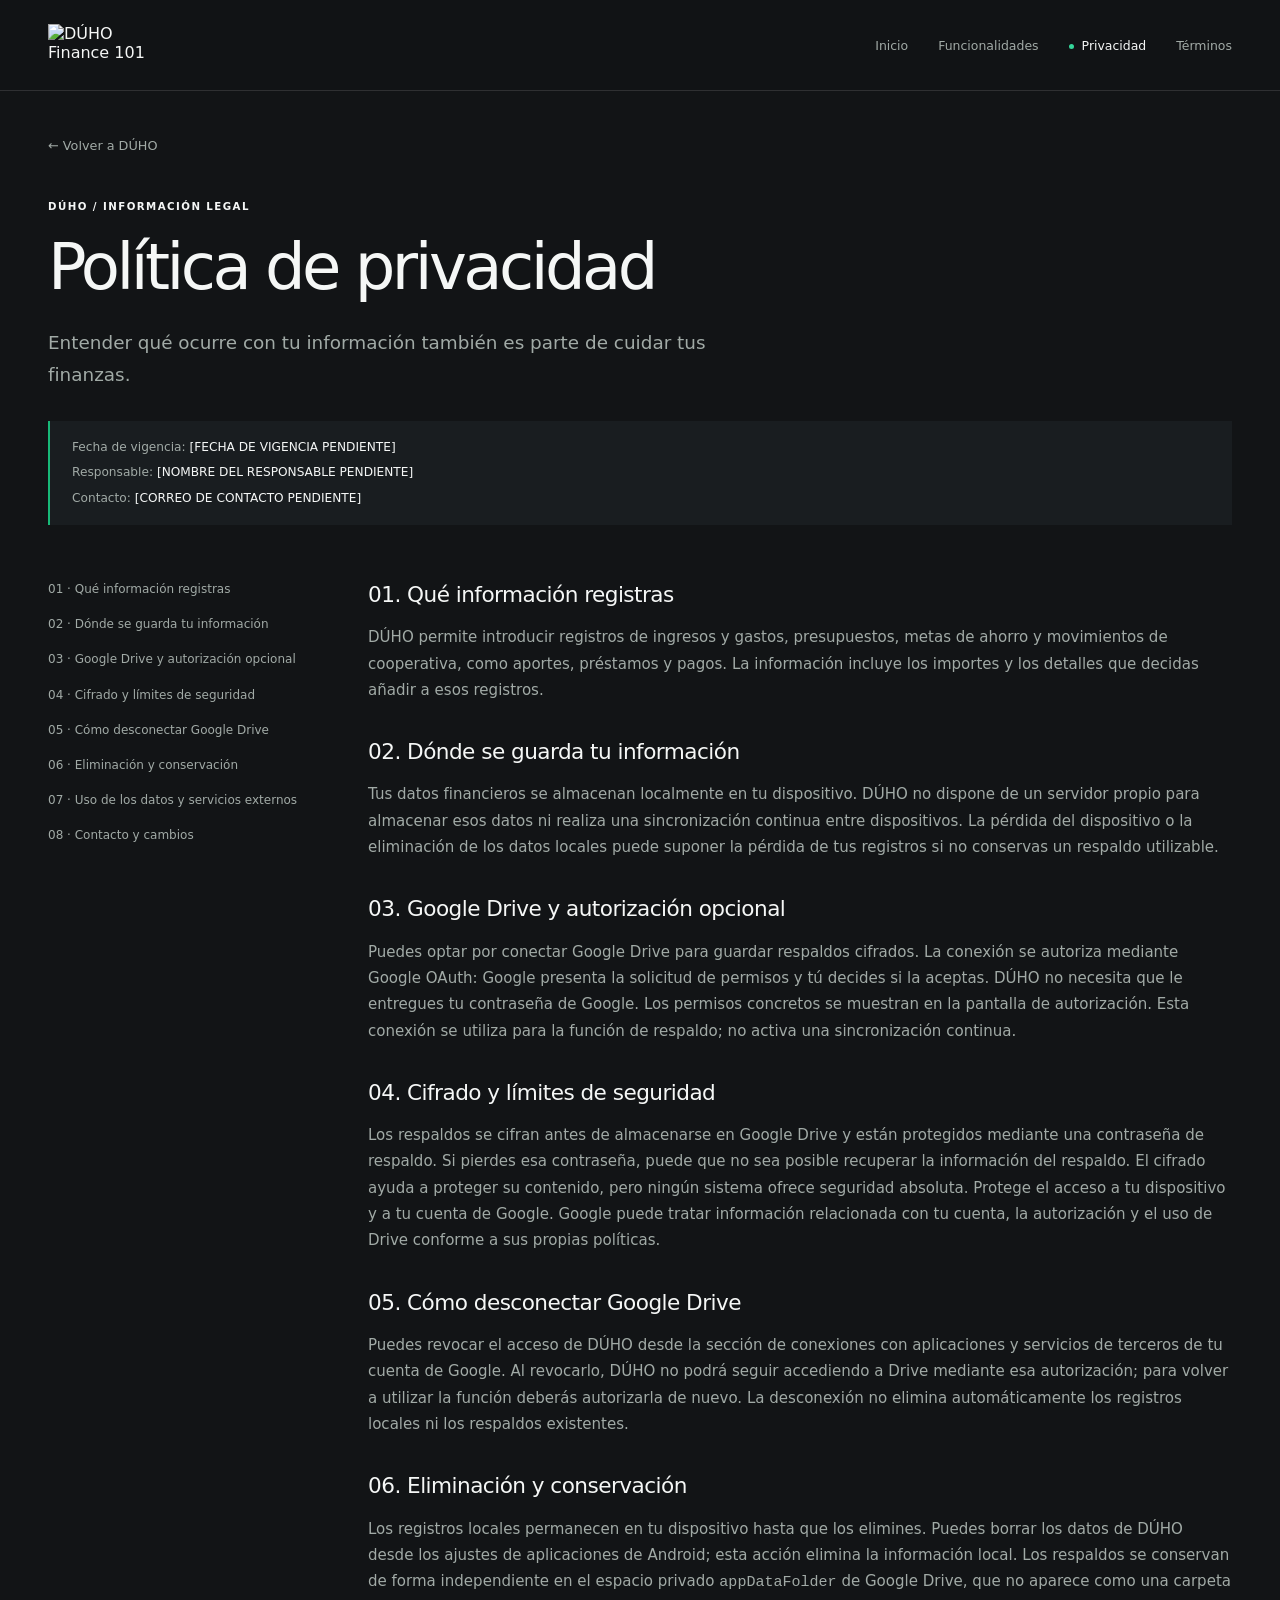
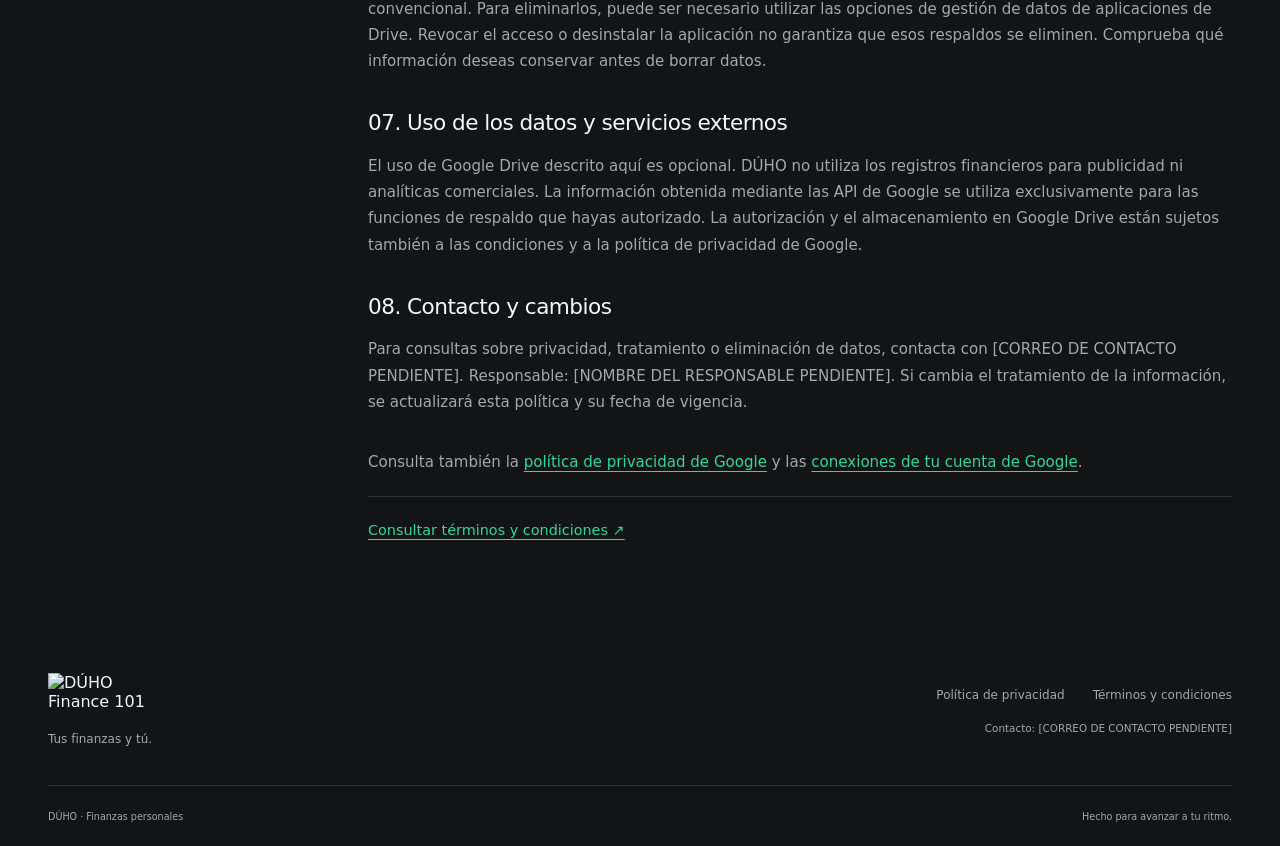
==== privacy.html @ 8a468ab5 "Add files via upload" ====
<!doctype html>
<html lang="es">
<head>
<meta charset="utf-8">
<meta name="viewport" content="width=device-width, initial-scale=1">
<meta name="theme-color" content="#121416">
<title>Política de privacidad — DÚHO</title>
<meta name="description" content="Entender qué ocurre con tu información también es parte de cuidar tus finanzas.">
<meta property="og:type" content="website">
<meta property="og:locale" content="es_ES">
<meta property="og:site_name" content="DÚHO">
<meta property="og:title" content="Política de privacidad — DÚHO">
<meta property="og:description" content="Entender qué ocurre con tu información también es parte de cuidar tus finanzas.">
<link rel="icon" type="image/svg+xml" href="assets/DUHO_Finance_101_LOGO_ICON.svg">
<link rel="stylesheet" href="styles.css">
</head><body>
<a class="skip" href="#contenido">Saltar al contenido</a>
<header class="header"><div class="container nav-wrap">
<a class="brand" href="index.html" aria-label="DÚHO, inicio"><img src="assets/DUHO_Finance_101_LOGO.svg" width="134" height="50" alt="DÚHO Finance 101"></a>
<nav aria-label="Navegación principal"><a  href="index.html">Inicio</a><a href="index.html#funcionalidades">Funcionalidades</a><a aria-current="page" href="privacy.html">Privacidad</a><a  href="terms.html">Términos</a></nav>
</div></header><main id="contenido" class="container legal"><a class="back" href="index.html">← Volver a DÚHO</a><span class="eyebrow">DÚHO / INFORMACIÓN LEGAL</span><h1>Política de privacidad</h1><p class="legal-intro">Entender qué ocurre con tu información también es parte de cuidar tus finanzas.</p><div class="legal-meta"><p>Fecha de vigencia: <strong>[FECHA DE VIGENCIA PENDIENTE]</strong></p><p>Responsable: <strong>[NOMBRE DEL RESPONSABLE PENDIENTE]</strong></p><p>Contacto: <strong data-contact-email>[CORREO DE CONTACTO PENDIENTE]</strong></p></div><div class="legal-layout"><aside><nav aria-label="Índice de política de privacidad"><a href="#apartado-1">01 · Qué información registras</a><a href="#apartado-2">02 · Dónde se guarda tu información</a><a href="#apartado-3">03 · Google Drive y autorización opcional</a><a href="#apartado-4">04 · Cifrado y límites de seguridad</a><a href="#apartado-5">05 · Cómo desconectar Google Drive</a><a href="#apartado-6">06 · Eliminación y conservación</a><a href="#apartado-7">07 · Uso de los datos y servicios externos</a><a href="#apartado-8">08 · Contacto y cambios</a></nav></aside><article class="legal-body"><section id="apartado-1"><h2>01. Qué información registras</h2><p>DÚHO permite introducir registros de ingresos y gastos, presupuestos, metas de ahorro y movimientos de cooperativa, como aportes, préstamos y pagos. La información incluye los importes y los detalles que decidas añadir a esos registros.</p></section><section id="apartado-2"><h2>02. Dónde se guarda tu información</h2><p>Tus datos financieros se almacenan localmente en tu dispositivo. DÚHO no dispone de un servidor propio para almacenar esos datos ni realiza una sincronización continua entre dispositivos. La pérdida del dispositivo o la eliminación de los datos locales puede suponer la pérdida de tus registros si no conservas un respaldo utilizable.</p></section><section id="apartado-3"><h2>03. Google Drive y autorización opcional</h2><p>Puedes optar por conectar Google Drive para guardar respaldos cifrados. La conexión se autoriza mediante Google OAuth: Google presenta la solicitud de permisos y tú decides si la aceptas. DÚHO no necesita que le entregues tu contraseña de Google. Los permisos concretos se muestran en la pantalla de autorización. Esta conexión se utiliza para la función de respaldo; no activa una sincronización continua.</p></section><section id="apartado-4"><h2>04. Cifrado y límites de seguridad</h2><p>Los respaldos se cifran antes de almacenarse en Google Drive y están protegidos mediante una contraseña de respaldo. Si pierdes esa contraseña, puede que no sea posible recuperar la información del respaldo. El cifrado ayuda a proteger su contenido, pero ningún sistema ofrece seguridad absoluta. Protege el acceso a tu dispositivo y a tu cuenta de Google. Google puede tratar información relacionada con tu cuenta, la autorización y el uso de Drive conforme a sus propias políticas.</p></section><section id="apartado-5"><h2>05. Cómo desconectar Google Drive</h2><p>Puedes revocar el acceso de DÚHO desde la sección de conexiones con aplicaciones y servicios de terceros de tu cuenta de Google. Al revocarlo, DÚHO no podrá seguir accediendo a Drive mediante esa autorización; para volver a utilizar la función deberás autorizarla de nuevo. La desconexión no elimina automáticamente los registros locales ni los respaldos existentes.</p></section><section id="apartado-6"><h2>06. Eliminación y conservación</h2><p>Los registros locales permanecen en tu dispositivo hasta que los elimines. Puedes borrar los datos de DÚHO desde los ajustes de aplicaciones de Android; esta acción elimina la información local. Los respaldos se conservan de forma independiente en el espacio privado <code>appDataFolder</code> de Google Drive, que no aparece como una carpeta convencional. Para eliminarlos, puede ser necesario utilizar las opciones de gestión de datos de aplicaciones de Drive. Revocar el acceso o desinstalar la aplicación no garantiza que esos respaldos se eliminen. Comprueba qué información deseas conservar antes de borrar datos.</p></section><section id="apartado-7"><h2>07. Uso de los datos y servicios externos</h2><p>El uso de Google Drive descrito aquí es opcional. DÚHO no utiliza los registros financieros para publicidad ni analíticas comerciales. La información obtenida mediante las API de Google se utiliza exclusivamente para las funciones de respaldo que hayas autorizado. La autorización y el almacenamiento en Google Drive están sujetos también a las condiciones y a la política de privacidad de Google.</p></section><section id="apartado-8"><h2>08. Contacto y cambios</h2><p>Para consultas sobre privacidad, tratamiento o eliminación de datos, contacta con [CORREO DE CONTACTO PENDIENTE]. Responsable: [NOMBRE DEL RESPONSABLE PENDIENTE]. Si cambia el tratamiento de la información, se actualizará esta política y su fecha de vigencia.</p></section><p>Consulta también la <a href="https://policies.google.com/privacy">política de privacidad de Google</a> y las <a href="https://myaccount.google.com/connections">conexiones de tu cuenta de Google</a>.</p><div class="legal-related"><a href="terms.html">Consultar términos y condiciones ↗</a></div></article></div></main><footer class="footer"><div class="container footer-main"><div><a class="brand" href="index.html"><img src="assets/DUHO_Finance_101_LOGO.svg" width="134" height="50" alt="DÚHO Finance 101"></a><p>Tus finanzas y tú.</p></div><div class="footer-links"><a href="privacy.html">Política de privacidad</a><a href="terms.html">Términos y condiciones</a><span class="contact">Contacto: <span data-contact-email>[CORREO DE CONTACTO PENDIENTE]</span></span></div></div><div class="container footer-bottom"><span>DÚHO · Finanzas personales</span><span>Hecho para avanzar a tu ritmo.</span></div></footer></body></html>
---- styles.css ----
/* DÚHO — Editorial finance. No external font dependencies. */
:root{color-scheme:dark;--bg:#121416;--secondary:#191d20;--card:#202529;--green:#18b978;--light-green:#35d69a;--text:#f5f7f6;--muted:#a1aaa6;--line:#ffffff20;font-family:Inter,ui-sans-serif,system-ui,-apple-system,BlinkMacSystemFont,"Segoe UI",sans-serif;background:var(--bg);color:var(--text);font-synthesis:none}*{box-sizing:border-box}body{margin:0}html{scroll-behavior:smooth;scroll-padding-top:110px}a{color:inherit;text-decoration:none}a:hover{color:var(--light-green)}a:focus-visible{outline:2px solid var(--light-green);outline-offset:6px}img{display:block;max-width:100%;height:auto}h1,h2,h3,p,figure{margin:0}h1,h2,h3{font-weight:500;letter-spacing:-.055em}p{color:var(--muted);line-height:1.75}h2{font-size:clamp(2.5rem,4.8vw,4.5rem);line-height:1.06}h3{font-size:1.45rem;letter-spacing:-.035em}.container{width:min(1280px,calc(100% - 96px));margin-inline:auto}.skip{position:fixed;top:-100px;left:16px;padding:15px;background:var(--green);color:var(--bg);z-index:100}.skip:focus{top:10px}.header{position:sticky;top:0;z-index:20;background:#121416f2;backdrop-filter:blur(16px);border-bottom:1px solid var(--line)}.nav-wrap{display:flex;align-items:center;justify-content:space-between;gap:30px;min-height:90px}.brand{display:inline-block}.brand img{width:112px}.header nav{display:flex;gap:30px}.header nav a{font-size:.78rem;color:var(--muted);padding-block:10px}.header nav a:hover,.header nav a[aria-current]{color:var(--text)}.header nav a[aria-current]:before{content:"";display:inline-block;width:5px;height:5px;background:var(--light-green);border-radius:50%;margin-right:8px;vertical-align:middle}.eyebrow{display:block;font-size:.64rem;letter-spacing:.14em;font-weight:600;line-height:1.6}.dot{display:inline-block;width:6px;height:6px;background:var(--light-green);border-radius:50%;flex-shrink:0}.status{display:inline-flex;gap:9px;align-items:center;font-size:.66rem;letter-spacing:.03em;color:var(--muted)}.hero{padding-top:38px}.hero-kicker{display:flex;justify-content:space-between;align-items:center;gap:20px}.hero-kicker>.eyebrow{color:var(--light-green)}.hero h1{font-size:clamp(5rem,11.8vw,10.6rem);letter-spacing:-.08em;line-height:1.07;margin-top:30px;white-space:nowrap}.hero h1>span{color:var(--light-green)}.period{color:var(--text)}.hero-bottom{display:flex;justify-content:space-between;align-items:center;gap:25px;padding:25px 0 35px}.hero-bottom p{font-size:1.05rem;line-height:1.5}.round-link{display:inline-flex;align-items:center;gap:24px;font-size:.8rem}.arrow-circle{width:49px;height:49px;border:1px solid #ffffff45;border-radius:50%;display:grid;place-items:center;font-size:1.3rem;transition:background .2s,color .2s}.round-link:hover .arrow-circle{background:var(--light-green);color:var(--bg);border-color:var(--light-green)}.visual-stage{height:530px;position:relative;isolation:isolate;overflow:hidden;background:#192823;border-radius:4px 4px 100px 4px}.stage-grid{position:absolute;inset:0;background-image:linear-gradient(#8ae0b908 1px,transparent 1px),linear-gradient(90deg,#8ae0b908 1px,transparent 1px);background-size:54px 54px;mask-image:linear-gradient(#000,transparent)}.stage-label{position:absolute;top:30px;left:32px;display:flex;align-items:center;gap:9px;font-size:.58rem;letter-spacing:.15em;color:#b4cec0}.stage-word{position:absolute;left:4%;top:150px;font-size:clamp(7rem,16vw,14rem);font-weight:650;letter-spacing:-.08em;color:#35d69a;line-height:1;z-index:-1}.phone-figure{position:absolute;left:50%;top:36px;transform:translateX(-35%) rotate(-7deg);width:255px;z-index:2}.phone-figure>img{width:100%;border-radius:35px;box-shadow:15px 25px 45px #0007}.phone-figure figcaption{font-size:.57rem;color:#bfd6ca;text-align:center;margin-top:14px}.stage-wave{position:absolute;bottom:-45px;left:0;width:100%;opacity:.7;z-index:-1}.orbit-ring{position:absolute;width:520px;height:520px;border:1px solid #78e9b731;border-radius:50%;top:45px;left:49%;transform:translateX(-45%);z-index:-1}.stage-aside{position:absolute;right:5%;top:130px;max-width:160px}.mini-line{display:block;width:35px;height:3px;background:var(--light-green);margin-bottom:20px}.stage-aside p{font-size:1.1rem;color:#b0c4b9;line-height:1.55}.stage-aside strong{font-weight:500;color:var(--text)}.stage-caption{position:absolute;bottom:27px;left:32px;font-size:.57rem;letter-spacing:.16em;color:#d0e1d7}.intro{padding-block:105px;border-bottom:1px solid var(--line)}.intro>.eyebrow{color:var(--light-green);margin-bottom:30px}.intro h2{font-size:clamp(2.2rem,4.2vw,3.75rem)}.intro h2 span{color:#7e8883}.intro>p{max-width:470px;margin-top:28px;margin-left:auto;font-size:.95rem}.features-section{display:grid;grid-template-columns:1fr 1.35fr;gap:90px;padding-block:110px}.feature-heading .eyebrow{color:var(--muted);margin-bottom:28px}.feature-heading h2{font-size:clamp(3rem,5.5vw,5rem)}.feature-heading h2 span{color:var(--light-green)}.graphic-bars{display:flex;align-items:flex-end;gap:10px;height:130px;max-width:290px;margin-top:50px}.graphic-bars i{background:#35d69a;width:28px;border-radius:30px;height:25%}.graphic-bars i:nth-child(2){height:42%;opacity:.35}.graphic-bars i:nth-child(3){height:34%;opacity:.6}.graphic-bars i:nth-child(4){height:64%;opacity:.4}.graphic-bars i:nth-child(5){height:53%;opacity:.7}.graphic-bars i:nth-child(6){height:80%;opacity:.6}.graphic-bars i:nth-child(7){height:100%}.graphic-note{font-size:.65rem;color:var(--muted);display:block;margin-top:15px}.feature-list article{display:grid;grid-template-columns:28px 1fr 42px;gap:20px;padding:28px 0;border-top:1px solid var(--line)}.feature-list article:last-child{border-bottom:1px solid var(--line)}.feature-number{font-size:.65rem;color:var(--muted);padding-top:6px}.feature-list p{font-size:.86rem;margin-top:12px;max-width:390px}.feature-symbol{color:var(--light-green);font-size:1.9rem;letter-spacing:-.16em;line-height:1.2;text-align:right}.privacy-section{padding-block:85px;background:var(--secondary)}.privacy-grid{display:grid;grid-template-columns:1.1fr 1fr;gap:100px;align-items:center}.privacy-copy>.eyebrow{color:var(--light-green);margin-bottom:24px}.privacy-copy h2 span{color:var(--muted)}.privacy-copy p{font-size:.9rem;max-width:430px;margin-top:28px}.text-link{display:inline-block;margin-top:28px;font-size:.77rem;border-bottom:1px solid #35d69a70;padding-bottom:9px}.text-link span{margin-left:25px;color:var(--light-green)}.privacy-diagram{padding:30px 0;text-align:center}.device-mark{display:flex;flex-direction:column;align-items:center;gap:12px}.device-mark img{width:64px;margin-bottom:8px}.device-mark span{font-size:1.1rem}.device-mark small{color:var(--muted);font-size:.7rem}.connection{display:flex;flex-direction:column;gap:5px;align-items:center;margin:20px 0;color:var(--light-green)}.connection>span{height:16px;border-left:1px dashed #35d69a70}.backup-mark{display:inline-flex;align-items:center;gap:20px;border:1px solid #ffffff25;border-radius:100px;padding:18px 28px;text-align:left}.backup-icon{font-size:1.8rem;color:var(--light-green)}.backup-mark strong{display:block;font-size:.9rem;font-weight:500}.backup-mark div>span{display:block;font-size:.65rem;color:var(--muted);margin-top:5px}.privacy-diagram>p{font-size:.64rem;margin-top:18px}.how-section{padding-block:110px}.section-top{display:grid;grid-template-columns:1fr 1.35fr;gap:90px;align-items:start}.section-top>.eyebrow{color:var(--muted);padding-top:10px}.section-top h2 span{color:var(--muted)}.steps{display:grid;grid-template-columns:repeat(3,1fr);gap:45px;margin-top:65px}.steps article{border-top:1px solid var(--line);padding-top:22px}.step-number{display:block;font-size:3.5rem;line-height:1;letter-spacing:-.08em;color:var(--light-green);margin-bottom:35px}.steps h3{font-size:1.2rem}.steps p{font-size:.84rem;margin-top:13px;max-width:310px}.availability{background:var(--green);color:var(--bg);padding-block:42px 50px}.availability-top,.availability-bottom{display:flex;justify-content:space-between;gap:35px;align-items:center}.availability-top .status{color:#122f23}.availability-top .dot{background:#122f23}.availability-top img{width:110px}.availability h2{font-size:clamp(4rem,8.5vw,8rem);letter-spacing:-.07em;margin-block:45px}.availability h2 span{color:#f5f7f6}.availability-bottom p{color:#103523;font-size:.86rem}.availability-bottom>span{font-size:.7rem;line-height:1.6;color:#103523}.footer{padding-top:45px}.footer-main{display:flex;justify-content:space-between;gap:40px;padding-bottom:35px}.footer-main p{font-size:.75rem;margin-top:15px}.footer-links{display:flex;flex-wrap:wrap;gap:20px 28px;justify-content:flex-end;align-content:center;max-width:550px;color:var(--muted);font-size:.75rem}.contact{width:100%;text-align:right;font-size:.65rem;overflow-wrap:anywhere}.footer-bottom{border-top:1px solid var(--line);display:flex;justify-content:space-between;gap:20px;padding-block:25px;font-size:.6rem;color:var(--muted)}
.legal{padding-top:44px;padding-bottom:90px}.back{display:inline-block;font-size:.8rem;color:var(--muted);margin-bottom:45px}.legal>.eyebrow{margin-bottom:18px}.legal h1{font-size:clamp(2.4rem,5vw,4.4rem);line-height:1.1;max-width:850px}.legal-intro{font-size:1.15rem;max-width:680px;margin-top:24px}.legal-meta{border-left:2px solid var(--green);padding:12px 22px;margin-block:30px 55px;background:var(--secondary);overflow-wrap:anywhere}.legal-meta p{font-size:.76rem;margin:4px 0}.legal-meta strong{font-weight:500;color:var(--text)}.legal-layout{display:grid;grid-template-columns:255px 1fr;gap:65px}.legal-layout aside nav{position:sticky;top:125px;display:flex;flex-direction:column;gap:16px}.legal-layout aside a{font-size:.75rem;color:var(--muted);line-height:1.6}.legal-layout aside a:hover{color:var(--light-green)}.legal-body section{margin-bottom:34px;scroll-margin-top:115px}.legal-body h2{font-size:1.35rem;letter-spacing:-.025em;margin-bottom:14px;line-height:1.4}.legal-body p{font-size:.94rem}.legal-body a{color:var(--light-green);text-decoration:underline;text-underline-offset:4px}.legal-related{border-top:1px solid var(--line);padding-top:25px;font-size:.9rem}
.legal-body p{margin-bottom:1.25rem}.legal-intro{margin-bottom:1.25rem}.legal-meta p{margin:4px 0}
@media(min-width:900px) and (prefers-reduced-motion:no-preference){.hero h1{animation:reveal .7s ease-out both}.visual-stage{animation:reveal 1s ease-out both}@keyframes reveal{from{opacity:0;translate:0 15px}to{opacity:1;translate:0 0}}}
@media(max-width:1000px){.container{width:calc(100% - 56px)}.features-section,.privacy-grid,.section-top{gap:45px}.visual-stage{height:470px}.phone-figure{width:230px}.stage-aside{right:4%;max-width:130px}.stage-aside p{font-size:.95rem}.stage-word{top:170px}.legal-layout{grid-template-columns:210px 1fr;gap:35px}}
@media(max-width:720px){.container{width:calc(100% - 40px)}.nav-wrap{min-height:95px;flex-direction:column;justify-content:center;gap:6px;padding-block:12px}.brand img{width:90px}.header nav{gap:22px}.header nav a{font-size:.68rem;padding:4px 0}.header nav a[aria-current]:before{display:none}.hero{padding-top:26px}.hero-kicker{align-items:flex-start;gap:12px}.eyebrow{font-size:.56rem}.hero-kicker .status{font-size:.54rem;max-width:130px;line-height:1.5}.hero h1{white-space:normal;font-size:clamp(4.5rem,15.7vw,7rem);line-height:.99;margin-top:35px}.hero h1>span{display:block}.hero-bottom{padding-block:25px;gap:15px}.hero-bottom p{font-size:.78rem}.round-link{font-size:.65rem;gap:10px}.arrow-circle{width:35px;height:35px;font-size:1rem}.visual-stage{height:440px;border-bottom-right-radius:65px}.stage-label{top:20px;left:20px;font-size:.48rem}.stage-word{font-size:24vw;left:5%;top:95px}.phone-figure{width:190px;top:66px;left:44%;transform:translateX(-35%) rotate(-7deg)}.phone-figure>img{border-radius:25px}.phone-figure figcaption{font-size:.48rem}.stage-aside{display:none}.stage-wave{width:170%;max-width:none;left:-30%;bottom:0}.stage-caption{font-size:.47rem;left:20px;bottom:20px}.orbit-ring{width:360px;height:360px;top:80px}.intro{padding-block:65px}.intro h2{font-size:clamp(1.9rem,6vw,2.8rem)}.intro>p{font-size:.86rem;margin-top:24px;margin-left:0}.features-section{grid-template-columns:1fr;gap:40px;padding-block:65px}.feature-heading h2{font-size:3.3rem}.feature-heading h2 br{display:none}.feature-heading h2{max-width:350px}.feature-heading h2 span{display:block}.graphic-bars,.graphic-note{display:none}.feature-heading .eyebrow{margin-bottom:20px}.feature-list article{grid-template-columns:22px 1fr 25px;gap:13px;padding-block:24px}.feature-list h3{font-size:1.25rem}.feature-list p{font-size:.82rem}.feature-symbol{font-size:1.5rem}.privacy-section{padding-block:55px}.privacy-grid{grid-template-columns:1fr;gap:30px}.privacy-copy h2{font-size:2.8rem}.privacy-copy p{font-size:.85rem}.privacy-diagram{border-top:1px solid var(--line);padding-top:35px}.how-section{padding-block:65px}.section-top{grid-template-columns:1fr;gap:22px}.section-top h2{font-size:2.6rem}.steps{grid-template-columns:1fr;gap:28px;margin-top:35px}.steps article{display:grid;grid-template-columns:45px 1fr;column-gap:18px}.step-number{grid-row:span 2;font-size:2.5rem;margin:0}.steps p{grid-column:2;margin-top:10px;max-width:none}.availability{padding-block:30px 35px}.availability-top img{width:80px}.availability-top .status{font-size:.52rem}.availability h2{font-size:clamp(3.6rem,11vw,5.5rem);margin-block:35px}.availability-bottom{flex-direction:column;align-items:flex-start;gap:20px}.availability-bottom p{font-size:.8rem}.availability-bottom>span{font-size:.65rem}.footer-main{flex-direction:column;gap:25px}.footer-links{justify-content:flex-start;gap:16px;font-size:.7rem}.contact{text-align:left}.footer-bottom{font-size:.56rem;flex-wrap:wrap}.legal{padding-top:30px;padding-bottom:55px}.back{margin-bottom:32px}.legal-layout{grid-template-columns:1fr;gap:35px}.legal-layout aside nav{position:static;border-bottom:1px solid var(--line);padding-bottom:25px;gap:10px}.legal-meta{margin-bottom:30px}.legal-intro{font-size:1rem}.legal-body p{font-size:.88rem}.legal h1{font-size:2.5rem}.legal-body h2{font-size:1.25rem}}
@media(prefers-reduced-motion:reduce){html{scroll-behavior:auto}*,*:before,*:after{animation:none!important;transition:none!important}}
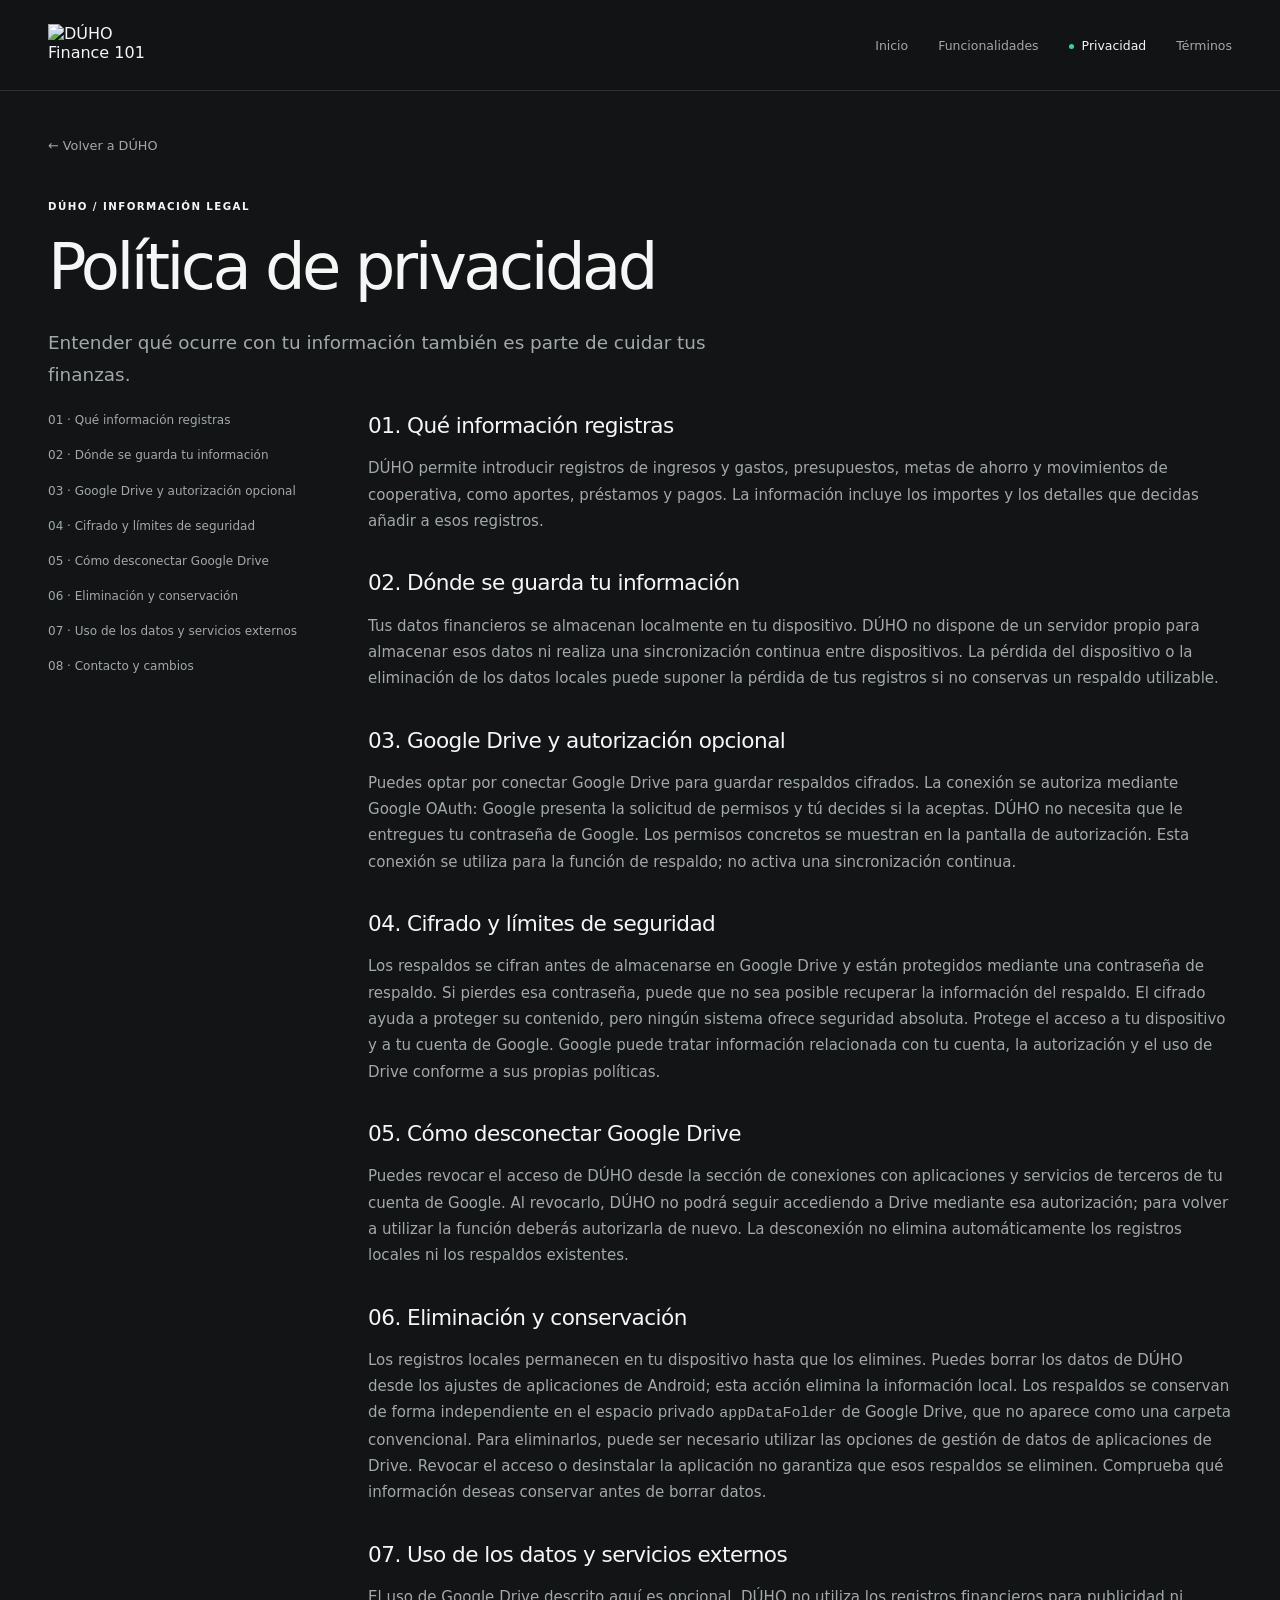
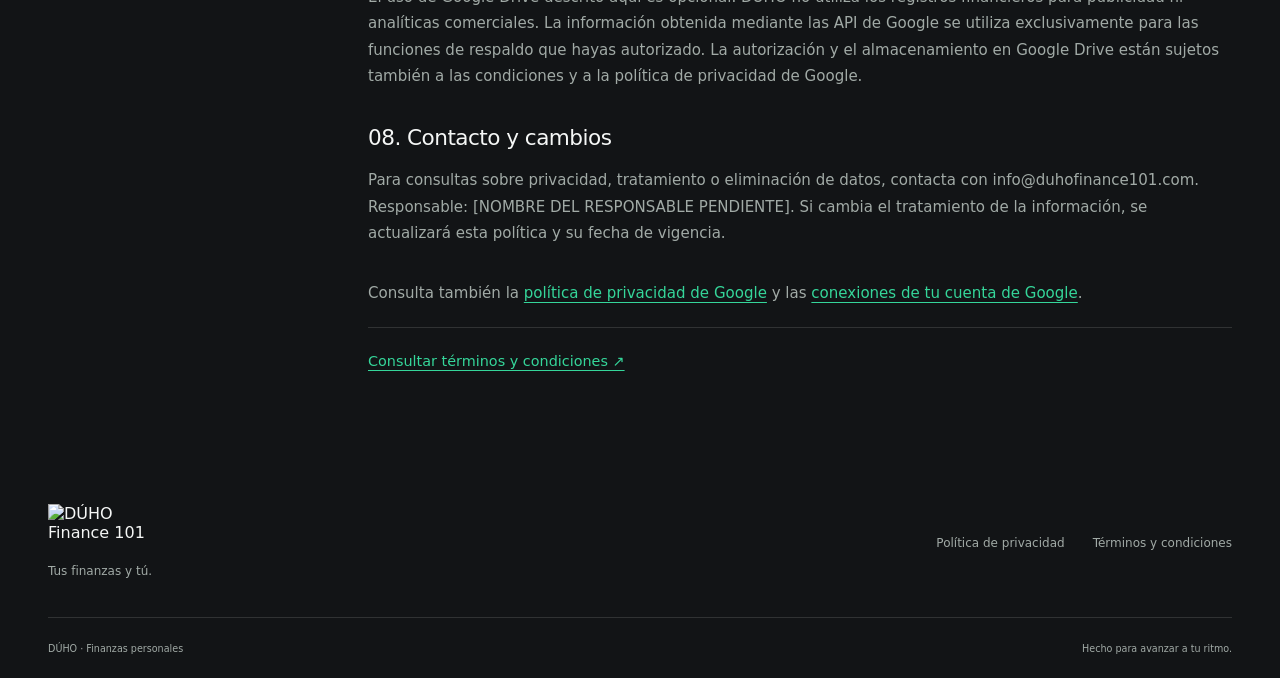
==== commit 0d22cf55: "Update privacy.html" ====
--- a/privacy.html
+++ b/privacy.html
@@ -11,11 +11,20 @@
 <meta property="og:site_name" content="DÚHO">
 <meta property="og:title" content="Política de privacidad — DÚHO">
 <meta property="og:description" content="Entender qué ocurre con tu información también es parte de cuidar tus finanzas.">
-<link rel="icon" type="image/svg+xml" href="assets/DUHO_Finance_101_LOGO_ICON.svg">
+<link rel="icon" type="image/svg+xml" href="https://raw.githubusercontent.com/agutz/duhofinance101.github.io/refs/heads/main/https://raw.githubusercontent.com/agutz/duhofinance101.github.io/refs/heads/main/assets/DUHO_Finance_101_LOGO.svg">
 <link rel="stylesheet" href="styles.css">
 </head><body>
 <a class="skip" href="#contenido">Saltar al contenido</a>
 <header class="header"><div class="container nav-wrap">
-<a class="brand" href="index.html" aria-label="DÚHO, inicio"><img src="assets/DUHO_Finance_101_LOGO.svg" width="134" height="50" alt="DÚHO Finance 101"></a>
+<a class="brand" href="index.html" aria-label="DÚHO, inicio"><img src="https://raw.githubusercontent.com/agutz/duhofinance101.github.io/refs/heads/main/assets/DUHO_Finance_101_LOGO.svg" width="134" height="50" alt="DÚHO Finance 101"></a>
 <nav aria-label="Navegación principal"><a  href="index.html">Inicio</a><a href="index.html#funcionalidades">Funcionalidades</a><a aria-current="page" href="privacy.html">Privacidad</a><a  href="terms.html">Términos</a></nav>
-</div></header><main id="contenido" class="container legal"><a class="back" href="index.html">← Volver a DÚHO</a><span class="eyebrow">DÚHO / INFORMACIÓN LEGAL</span><h1>Política de privacidad</h1><p class="legal-intro">Entender qué ocurre con tu información también es parte de cuidar tus finanzas.</p><div class="legal-meta"><p>Fecha de vigencia: <strong>[FECHA DE VIGENCIA PENDIENTE]</strong></p><p>Responsable: <strong>[NOMBRE DEL RESPONSABLE PENDIENTE]</strong></p><p>Contacto: <strong data-contact-email>[CORREO DE CONTACTO PENDIENTE]</strong></p></div><div class="legal-layout"><aside><nav aria-label="Índice de política de privacidad"><a href="#apartado-1">01 · Qué información registras</a><a href="#apartado-2">02 · Dónde se guarda tu información</a><a href="#apartado-3">03 · Google Drive y autorización opcional</a><a href="#apartado-4">04 · Cifrado y límites de seguridad</a><a href="#apartado-5">05 · Cómo desconectar Google Drive</a><a href="#apartado-6">06 · Eliminación y conservación</a><a href="#apartado-7">07 · Uso de los datos y servicios externos</a><a href="#apartado-8">08 · Contacto y cambios</a></nav></aside><article class="legal-body"><section id="apartado-1"><h2>01. Qué información registras</h2><p>DÚHO permite introducir registros de ingresos y gastos, presupuestos, metas de ahorro y movimientos de cooperativa, como aportes, préstamos y pagos. La información incluye los importes y los detalles que decidas añadir a esos registros.</p></section><section id="apartado-2"><h2>02. Dónde se guarda tu información</h2><p>Tus datos financieros se almacenan localmente en tu dispositivo. DÚHO no dispone de un servidor propio para almacenar esos datos ni realiza una sincronización continua entre dispositivos. La pérdida del dispositivo o la eliminación de los datos locales puede suponer la pérdida de tus registros si no conservas un respaldo utilizable.</p></section><section id="apartado-3"><h2>03. Google Drive y autorización opcional</h2><p>Puedes optar por conectar Google Drive para guardar respaldos cifrados. La conexión se autoriza mediante Google OAuth: Google presenta la solicitud de permisos y tú decides si la aceptas. DÚHO no necesita que le entregues tu contraseña de Google. Los permisos concretos se muestran en la pantalla de autorización. Esta conexión se utiliza para la función de respaldo; no activa una sincronización continua.</p></section><section id="apartado-4"><h2>04. Cifrado y límites de seguridad</h2><p>Los respaldos se cifran antes de almacenarse en Google Drive y están protegidos mediante una contraseña de respaldo. Si pierdes esa contraseña, puede que no sea posible recuperar la información del respaldo. El cifrado ayuda a proteger su contenido, pero ningún sistema ofrece seguridad absoluta. Protege el acceso a tu dispositivo y a tu cuenta de Google. Google puede tratar información relacionada con tu cuenta, la autorización y el uso de Drive conforme a sus propias políticas.</p></section><section id="apartado-5"><h2>05. Cómo desconectar Google Drive</h2><p>Puedes revocar el acceso de DÚHO desde la sección de conexiones con aplicaciones y servicios de terceros de tu cuenta de Google. Al revocarlo, DÚHO no podrá seguir accediendo a Drive mediante esa autorización; para volver a utilizar la función deberás autorizarla de nuevo. La desconexión no elimina automáticamente los registros locales ni los respaldos existentes.</p></section><section id="apartado-6"><h2>06. Eliminación y conservación</h2><p>Los registros locales permanecen en tu dispositivo hasta que los elimines. Puedes borrar los datos de DÚHO desde los ajustes de aplicaciones de Android; esta acción elimina la información local. Los respaldos se conservan de forma independiente en el espacio privado <code>appDataFolder</code> de Google Drive, que no aparece como una carpeta convencional. Para eliminarlos, puede ser necesario utilizar las opciones de gestión de datos de aplicaciones de Drive. Revocar el acceso o desinstalar la aplicación no garantiza que esos respaldos se eliminen. Comprueba qué información deseas conservar antes de borrar datos.</p></section><section id="apartado-7"><h2>07. Uso de los datos y servicios externos</h2><p>El uso de Google Drive descrito aquí es opcional. DÚHO no utiliza los registros financieros para publicidad ni analíticas comerciales. La información obtenida mediante las API de Google se utiliza exclusivamente para las funciones de respaldo que hayas autorizado. La autorización y el almacenamiento en Google Drive están sujetos también a las condiciones y a la política de privacidad de Google.</p></section><section id="apartado-8"><h2>08. Contacto y cambios</h2><p>Para consultas sobre privacidad, tratamiento o eliminación de datos, contacta con [CORREO DE CONTACTO PENDIENTE]. Responsable: [NOMBRE DEL RESPONSABLE PENDIENTE]. Si cambia el tratamiento de la información, se actualizará esta política y su fecha de vigencia.</p></section><p>Consulta también la <a href="https://policies.google.com/privacy">política de privacidad de Google</a> y las <a href="https://myaccount.google.com/connections">conexiones de tu cuenta de Google</a>.</p><div class="legal-related"><a href="terms.html">Consultar términos y condiciones ↗</a></div></article></div></main><footer class="footer"><div class="container footer-main"><div><a class="brand" href="index.html"><img src="assets/DUHO_Finance_101_LOGO.svg" width="134" height="50" alt="DÚHO Finance 101"></a><p>Tus finanzas y tú.</p></div><div class="footer-links"><a href="privacy.html">Política de privacidad</a><a href="terms.html">Términos y condiciones</a><span class="contact">Contacto: <span data-contact-email>[CORREO DE CONTACTO PENDIENTE]</span></span></div></div><div class="container footer-bottom"><span>DÚHO · Finanzas personales</span><span>Hecho para avanzar a tu ritmo.</span></div></footer></body></html>+</div></header><main id="contenido" class="container legal"><a class="back" href="index.html">← Volver a DÚHO</a><span class="eyebrow">DÚHO / INFORMACIÓN LEGAL</span><h1>Política de privacidad</h1><p class="legal-intro">Entender qué ocurre con tu información también es parte de cuidar tus finanzas.</p>
+  <!-- <div class="legal-meta">
+    <p>Fecha de vigencia: <strong>[FECHA DE VIGENCIA PENDIENTE]</strong></p>
+    <p>Responsable: <strong>[NOMBRE DEL RESPONSABLE PENDIENTE]</strong></p>
+    <p>Contacto: <strong data-contact-email>[CORREO DE CONTACTO PENDIENTE]</strong></p>
+  </div> -->
+  <div class="legal-layout"><aside><nav aria-label="Índice de política de privacidad"><a href="#apartado-1">01 · Qué información registras</a><a href="#apartado-2">02 · Dónde se guarda tu información</a><a href="#apartado-3">03 · Google Drive y autorización opcional</a><a href="#apartado-4">04 · Cifrado y límites de seguridad</a><a href="#apartado-5">05 · Cómo desconectar Google Drive</a><a href="#apartado-6">06 · Eliminación y conservación</a><a href="#apartado-7">07 · Uso de los datos y servicios externos</a><a href="#apartado-8">08 · Contacto y cambios</a></nav></aside><article class="legal-body"><section id="apartado-1"><h2>01. Qué información registras</h2><p>DÚHO permite introducir registros de ingresos y gastos, presupuestos, metas de ahorro y movimientos de cooperativa, como aportes, préstamos y pagos. La información incluye los importes y los detalles que decidas añadir a esos registros.</p></section><section id="apartado-2"><h2>02. Dónde se guarda tu información</h2><p>Tus datos financieros se almacenan localmente en tu dispositivo. DÚHO no dispone de un servidor propio para almacenar esos datos ni realiza una sincronización continua entre dispositivos. La pérdida del dispositivo o la eliminación de los datos locales puede suponer la pérdida de tus registros si no conservas un respaldo utilizable.</p></section><section id="apartado-3"><h2>03. Google Drive y autorización opcional</h2><p>Puedes optar por conectar Google Drive para guardar respaldos cifrados. La conexión se autoriza mediante Google OAuth: Google presenta la solicitud de permisos y tú decides si la aceptas. DÚHO no necesita que le entregues tu contraseña de Google. Los permisos concretos se muestran en la pantalla de autorización. Esta conexión se utiliza para la función de respaldo; no activa una sincronización continua.</p></section><section id="apartado-4"><h2>04. Cifrado y límites de seguridad</h2><p>Los respaldos se cifran antes de almacenarse en Google Drive y están protegidos mediante una contraseña de respaldo. Si pierdes esa contraseña, puede que no sea posible recuperar la información del respaldo. El cifrado ayuda a proteger su contenido, pero ningún sistema ofrece seguridad absoluta. Protege el acceso a tu dispositivo y a tu cuenta de Google. Google puede tratar información relacionada con tu cuenta, la autorización y el uso de Drive conforme a sus propias políticas.</p></section><section id="apartado-5"><h2>05. Cómo desconectar Google Drive</h2><p>Puedes revocar el acceso de DÚHO desde la sección de conexiones con aplicaciones y servicios de terceros de tu cuenta de Google. Al revocarlo, DÚHO no podrá seguir accediendo a Drive mediante esa autorización; para volver a utilizar la función deberás autorizarla de nuevo. La desconexión no elimina automáticamente los registros locales ni los respaldos existentes.</p></section><section id="apartado-6"><h2>06. Eliminación y conservación</h2><p>Los registros locales permanecen en tu dispositivo hasta que los elimines. Puedes borrar los datos de DÚHO desde los ajustes de aplicaciones de Android; esta acción elimina la información local. Los respaldos se conservan de forma independiente en el espacio privado <code>appDataFolder</code> de Google Drive, que no aparece como una carpeta convencional. Para eliminarlos, puede ser necesario utilizar las opciones de gestión de datos de aplicaciones de Drive. Revocar el acceso o desinstalar la aplicación no garantiza que esos respaldos se eliminen. Comprueba qué información deseas conservar antes de borrar datos.</p></section><section id="apartado-7"><h2>07. Uso de los datos y servicios externos</h2><p>El uso de Google Drive descrito aquí es opcional. DÚHO no utiliza los registros financieros para publicidad ni analíticas comerciales. La información obtenida mediante las API de Google se utiliza exclusivamente para las funciones de respaldo que hayas autorizado. La autorización y el almacenamiento en Google Drive están sujetos también a las condiciones y a la política de privacidad de Google.</p></section><section id="apartado-8"><h2>08. Contacto y cambios</h2><p>Para consultas sobre privacidad, tratamiento o eliminación de datos, contacta con info@duhofinance101.com. Responsable: [NOMBRE DEL RESPONSABLE PENDIENTE]. Si cambia el tratamiento de la información, se actualizará esta política y su fecha de vigencia.</p></section><p>Consulta también la <a href="https://policies.google.com/privacy">política de privacidad de Google</a> y las <a href="https://myaccount.google.com/connections">conexiones de tu cuenta de Google</a>.</p><div class="legal-related"><a href="terms.html">Consultar términos y condiciones ↗</a></div></article></div></main><footer class="footer"><div class="container footer-main"><div><a class="brand" href="index.html"><img src="https://raw.githubusercontent.com/agutz/duhofinance101.github.io/refs/heads/main/assets/DUHO_Finance_101_LOGO.svg" width="134" height="50" alt="DÚHO Finance 101"></a><p>Tus finanzas y tú.</p></div><div class="footer-links"><a href="privacy.html">Política de privacidad</a><a href="terms.html">Términos y condiciones</a>
+    <!-- <span class="contact">Contacto: <span data-contact-email>[CORREO DE CONTACTO PENDIENTE]</span>
+  </span> -->
+</div></div><div class="container footer-bottom"><span>DÚHO · Finanzas personales</span><span>Hecho para avanzar a tu ritmo.</span></div></footer></body></html>
--- a/styles.css
+++ b/styles.css
@@ -1,8 +1,37 @@
 /* DÚHO — Editorial finance. No external font dependencies. */
-:root{color-scheme:dark;--bg:#121416;--secondary:#191d20;--card:#202529;--green:#18b978;--light-green:#35d69a;--text:#f5f7f6;--muted:#a1aaa6;--line:#ffffff20;font-family:Inter,ui-sans-serif,system-ui,-apple-system,BlinkMacSystemFont,"Segoe UI",sans-serif;background:var(--bg);color:var(--text);font-synthesis:none}*{box-sizing:border-box}body{margin:0}html{scroll-behavior:smooth;scroll-padding-top:110px}a{color:inherit;text-decoration:none}a:hover{color:var(--light-green)}a:focus-visible{outline:2px solid var(--light-green);outline-offset:6px}img{display:block;max-width:100%;height:auto}h1,h2,h3,p,figure{margin:0}h1,h2,h3{font-weight:500;letter-spacing:-.055em}p{color:var(--muted);line-height:1.75}h2{font-size:clamp(2.5rem,4.8vw,4.5rem);line-height:1.06}h3{font-size:1.45rem;letter-spacing:-.035em}.container{width:min(1280px,calc(100% - 96px));margin-inline:auto}.skip{position:fixed;top:-100px;left:16px;padding:15px;background:var(--green);color:var(--bg);z-index:100}.skip:focus{top:10px}.header{position:sticky;top:0;z-index:20;background:#121416f2;backdrop-filter:blur(16px);border-bottom:1px solid var(--line)}.nav-wrap{display:flex;align-items:center;justify-content:space-between;gap:30px;min-height:90px}.brand{display:inline-block}.brand img{width:112px}.header nav{display:flex;gap:30px}.header nav a{font-size:.78rem;color:var(--muted);padding-block:10px}.header nav a:hover,.header nav a[aria-current]{color:var(--text)}.header nav a[aria-current]:before{content:"";display:inline-block;width:5px;height:5px;background:var(--light-green);border-radius:50%;margin-right:8px;vertical-align:middle}.eyebrow{display:block;font-size:.64rem;letter-spacing:.14em;font-weight:600;line-height:1.6}.dot{display:inline-block;width:6px;height:6px;background:var(--light-green);border-radius:50%;flex-shrink:0}.status{display:inline-flex;gap:9px;align-items:center;font-size:.66rem;letter-spacing:.03em;color:var(--muted)}.hero{padding-top:38px}.hero-kicker{display:flex;justify-content:space-between;align-items:center;gap:20px}.hero-kicker>.eyebrow{color:var(--light-green)}.hero h1{font-size:clamp(5rem,11.8vw,10.6rem);letter-spacing:-.08em;line-height:1.07;margin-top:30px;white-space:nowrap}.hero h1>span{color:var(--light-green)}.period{color:var(--text)}.hero-bottom{display:flex;justify-content:space-between;align-items:center;gap:25px;padding:25px 0 35px}.hero-bottom p{font-size:1.05rem;line-height:1.5}.round-link{display:inline-flex;align-items:center;gap:24px;font-size:.8rem}.arrow-circle{width:49px;height:49px;border:1px solid #ffffff45;border-radius:50%;display:grid;place-items:center;font-size:1.3rem;transition:background .2s,color .2s}.round-link:hover .arrow-circle{background:var(--light-green);color:var(--bg);border-color:var(--light-green)}.visual-stage{height:530px;position:relative;isolation:isolate;overflow:hidden;background:#192823;border-radius:4px 4px 100px 4px}.stage-grid{position:absolute;inset:0;background-image:linear-gradient(#8ae0b908 1px,transparent 1px),linear-gradient(90deg,#8ae0b908 1px,transparent 1px);background-size:54px 54px;mask-image:linear-gradient(#000,transparent)}.stage-label{position:absolute;top:30px;left:32px;display:flex;align-items:center;gap:9px;font-size:.58rem;letter-spacing:.15em;color:#b4cec0}.stage-word{position:absolute;left:4%;top:150px;font-size:clamp(7rem,16vw,14rem);font-weight:650;letter-spacing:-.08em;color:#35d69a;line-height:1;z-index:-1}.phone-figure{position:absolute;left:50%;top:36px;transform:translateX(-35%) rotate(-7deg);width:255px;z-index:2}.phone-figure>img{width:100%;border-radius:35px;box-shadow:15px 25px 45px #0007}.phone-figure figcaption{font-size:.57rem;color:#bfd6ca;text-align:center;margin-top:14px}.stage-wave{position:absolute;bottom:-45px;left:0;width:100%;opacity:.7;z-index:-1}.orbit-ring{position:absolute;width:520px;height:520px;border:1px solid #78e9b731;border-radius:50%;top:45px;left:49%;transform:translateX(-45%);z-index:-1}.stage-aside{position:absolute;right:5%;top:130px;max-width:160px}.mini-line{display:block;width:35px;height:3px;background:var(--light-green);margin-bottom:20px}.stage-aside p{font-size:1.1rem;color:#b0c4b9;line-height:1.55}.stage-aside strong{font-weight:500;color:var(--text)}.stage-caption{position:absolute;bottom:27px;left:32px;font-size:.57rem;letter-spacing:.16em;color:#d0e1d7}.intro{padding-block:105px;border-bottom:1px solid var(--line)}.intro>.eyebrow{color:var(--light-green);margin-bottom:30px}.intro h2{font-size:clamp(2.2rem,4.2vw,3.75rem)}.intro h2 span{color:#7e8883}.intro>p{max-width:470px;margin-top:28px;margin-left:auto;font-size:.95rem}.features-section{display:grid;grid-template-columns:1fr 1.35fr;gap:90px;padding-block:110px}.feature-heading .eyebrow{color:var(--muted);margin-bottom:28px}.feature-heading h2{font-size:clamp(3rem,5.5vw,5rem)}.feature-heading h2 span{color:var(--light-green)}.graphic-bars{display:flex;align-items:flex-end;gap:10px;height:130px;max-width:290px;margin-top:50px}.graphic-bars i{background:#35d69a;width:28px;border-radius:30px;height:25%}.graphic-bars i:nth-child(2){height:42%;opacity:.35}.graphic-bars i:nth-child(3){height:34%;opacity:.6}.graphic-bars i:nth-child(4){height:64%;opacity:.4}.graphic-bars i:nth-child(5){height:53%;opacity:.7}.graphic-bars i:nth-child(6){height:80%;opacity:.6}.graphic-bars i:nth-child(7){height:100%}.graphic-note{font-size:.65rem;color:var(--muted);display:block;margin-top:15px}.feature-list article{display:grid;grid-template-columns:28px 1fr 42px;gap:20px;padding:28px 0;border-top:1px solid var(--line)}.feature-list article:last-child{border-bottom:1px solid var(--line)}.feature-number{font-size:.65rem;color:var(--muted);padding-top:6px}.feature-list p{font-size:.86rem;margin-top:12px;max-width:390px}.feature-symbol{color:var(--light-green);font-size:1.9rem;letter-spacing:-.16em;line-height:1.2;text-align:right}.privacy-section{padding-block:85px;background:var(--secondary)}.privacy-grid{display:grid;grid-template-columns:1.1fr 1fr;gap:100px;align-items:center}.privacy-copy>.eyebrow{color:var(--light-green);margin-bottom:24px}.privacy-copy h2 span{color:var(--muted)}.privacy-copy p{font-size:.9rem;max-width:430px;margin-top:28px}.text-link{display:inline-block;margin-top:28px;font-size:.77rem;border-bottom:1px solid #35d69a70;padding-bottom:9px}.text-link span{margin-left:25px;color:var(--light-green)}.privacy-diagram{padding:30px 0;text-align:center}.device-mark{display:flex;flex-direction:column;align-items:center;gap:12px}.device-mark img{width:64px;margin-bottom:8px}.device-mark span{font-size:1.1rem}.device-mark small{color:var(--muted);font-size:.7rem}.connection{display:flex;flex-direction:column;gap:5px;align-items:center;margin:20px 0;color:var(--light-green)}.connection>span{height:16px;border-left:1px dashed #35d69a70}.backup-mark{display:inline-flex;align-items:center;gap:20px;border:1px solid #ffffff25;border-radius:100px;padding:18px 28px;text-align:left}.backup-icon{font-size:1.8rem;color:var(--light-green)}.backup-mark strong{display:block;font-size:.9rem;font-weight:500}.backup-mark div>span{display:block;font-size:.65rem;color:var(--muted);margin-top:5px}.privacy-diagram>p{font-size:.64rem;margin-top:18px}.how-section{padding-block:110px}.section-top{display:grid;grid-template-columns:1fr 1.35fr;gap:90px;align-items:start}.section-top>.eyebrow{color:var(--muted);padding-top:10px}.section-top h2 span{color:var(--muted)}.steps{display:grid;grid-template-columns:repeat(3,1fr);gap:45px;margin-top:65px}.steps article{border-top:1px solid var(--line);padding-top:22px}.step-number{display:block;font-size:3.5rem;line-height:1;letter-spacing:-.08em;color:var(--light-green);margin-bottom:35px}.steps h3{font-size:1.2rem}.steps p{font-size:.84rem;margin-top:13px;max-width:310px}.availability{background:var(--green);color:var(--bg);padding-block:42px 50px}.availability-top,.availability-bottom{display:flex;justify-content:space-between;gap:35px;align-items:center}.availability-top .status{color:#122f23}.availability-top .dot{background:#122f23}.availability-top img{width:110px}.availability h2{font-size:clamp(4rem,8.5vw,8rem);letter-spacing:-.07em;margin-block:45px}.availability h2 span{color:#f5f7f6}.availability-bottom p{color:#103523;font-size:.86rem}.availability-bottom>span{font-size:.7rem;line-height:1.6;color:#103523}.footer{padding-top:45px}.footer-main{display:flex;justify-content:space-between;gap:40px;padding-bottom:35px}.footer-main p{font-size:.75rem;margin-top:15px}.footer-links{display:flex;flex-wrap:wrap;gap:20px 28px;justify-content:flex-end;align-content:center;max-width:550px;color:var(--muted);font-size:.75rem}.contact{width:100%;text-align:right;font-size:.65rem;overflow-wrap:anywhere}.footer-bottom{border-top:1px solid var(--line);display:flex;justify-content:space-between;gap:20px;padding-block:25px;font-size:.6rem;color:var(--muted)}
+:root{color-scheme:dark;--bg:#121416;--secondary:#191d20;--card:#202529;--green:#18b978;--light-green:#35d69a;--text:#f5f7f6;--muted:#a1aaa6;--line:#ffffff20;font-family:Inter,ui-sans-serif,system-ui,-apple-system,BlinkMacSystemFont,"Segoe UI",sans-serif;background:var(--bg);color:var(--text);font-synthesis:none}*{box-sizing:border-box}body{margin:0}html{scroll-behavior:smooth;scroll-padding-top:110px}a{color:inherit;text-decoration:none}a:hover{color:var(--light-green)}a:focus-visible{outline:2px solid var(--light-green);outline-offset:6px}img{display:block;max-width:100%;height:auto}h1,h2,h3,p,figure{margin:0}h1,h2,h3{font-weight:500;letter-spacing:-.055em}p{color:var(--muted);line-height:1.75}h2{font-size:clamp(2.5rem,4.8vw,4.5rem);line-height:1.06}h3{font-size:1.45rem;letter-spacing:-.035em}.container{width:min(1280px,calc(100% - 96px));margin-inline:auto}.skip{position:fixed;top:-100px;left:16px;padding:15px;background:var(--green);color:var(--bg);z-index:100}.skip:focus{top:10px}.header{position:sticky;top:0;z-index:20;background:#121416f2;backdrop-filter:blur(16px);border-bottom:1px solid var(--line)}.nav-wrap{display:flex;align-items:center;justify-content:space-between;gap:30px;min-height:90px}.brand{display:inline-block}.brand img{width:112px}.header nav{display:flex;gap:30px}.header nav a{font-size:.78rem;color:var(--muted);padding-block:10px}.header nav a:hover,.header nav a[aria-current]{color:var(--text)}.header nav a[aria-current]:before{content:"";display:inline-block;width:5px;height:5px;background:var(--light-green);border-radius:50%;margin-right:8px;vertical-align:middle}.eyebrow{display:block;font-size:.64rem;letter-spacing:.14em;font-weight:600;line-height:1.6}.dot{display:inline-block;width:6px;height:6px;background:var(--light-green);border-radius:50%;flex-shrink:0}.status{display:inline-flex;gap:9px;align-items:center;font-size:.66rem;letter-spacing:.03em;color:var(--muted)}.hero{padding-top:38px}.hero-kicker{display:flex;justify-content:space-between;align-items:center;gap:20px}.hero-kicker>.eyebrow{color:var(--light-green)}.hero h1{font-size:clamp(5rem,11.8vw,10.6rem);letter-spacing:-.08em;line-height:1.07;margin-top:30px;white-space:nowrap}.hero h1>span{color:var(--light-green)}.period{color:var(--text)}.hero-bottom{display:flex;justify-content:space-between;align-items:center;gap:25px;padding:25px 0 35px}.hero-bottom p{font-size:1.05rem;line-height:1.5}.round-link{display:inline-flex;align-items:center;gap:24px;font-size:.8rem}.arrow-circle{width:49px;height:49px;border:1px solid #ffffff45;border-radius:50%;display:grid;place-items:center;font-size:1.3rem;transition:background .2s,color .2s}.round-link:hover .arrow-circle{background:var(--light-green);color:var(--bg);border-color:var(--light-green)}.visual-stage{height:600px;position:relative;isolation:isolate;overflow:hidden;background:#192823;border-radius:4px 4px 100px 4px}.stage-grid{position:absolute;inset:0;background-image:linear-gradient(#8ae0b908 1px,transparent 1px),linear-gradient(90deg,#8ae0b908 1px,transparent 1px);background-size:54px 54px;mask-image:linear-gradient(#000,transparent)}.stage-label{position:absolute;top:30px;left:32px;display:flex;align-items:center;gap:9px;font-size:.58rem;letter-spacing:.15em;color:#b4cec0}.stage-word{position:absolute;left:4%;top:150px;font-size:clamp(7rem,16vw,14rem);font-weight:650;letter-spacing:-.08em;color:#35d69a;line-height:1;z-index:-1}
+.phone-figure{position:absolute;left:50%;
+  top:52px;transform:translateX(-25%)
+  rotate(-7deg);
+  width:255px;
+  z-index:2}
+
+  /* A soft shadow contained behind the handset, clear of the caption. */
+  .phone-figure::before{content:"";position:absolute;inset:3% 5% 10%;z-index:-1;pointer-events:none;border-radius:22% / 12%;background:radial-gradient(ellipse at center,rgba(0,0,0,.64) 25%,rgba(0,0,0,.32) 62%,transparent 84%);filter:blur(18px);transform:translate(9px,19px)}
+  .phone-figure>img{width:100%;
+    border-radius:35px;
+    box-shadow:none}
+    .phone-figure figcaption{font-size:.57rem;color:#bfd6ca;text-align:center;margin-top:14px}
+
+    .stage-wave{position:absolute;bottom:-45px;left:0;width:100%;opacity:.7;z-index:-1}
+    .orbit-ring{position:absolute;width:520px;height:520px;border:1px solid #78e9b731;border-radius:50%;top:45px;left:49%;transform:translateX(-45%);z-index:-1}.stage-aside{position:absolute;right:5%;top:130px;max-width:160px}.mini-line{display:block;width:35px;height:3px;background:var(--light-green);margin-bottom:20px}.stage-aside p{font-size:1.1rem;color:#b0c4b9;line-height:1.55}.stage-aside strong{font-weight:500;color:var(--text)}.stage-caption{position:absolute;bottom:27px;left:32px;font-size:.57rem;letter-spacing:.16em;color:#d0e1d7}.intro{padding-block:105px;border-bottom:1px solid var(--line)}.intro>.eyebrow{color:var(--light-green);margin-bottom:30px}.intro h2{font-size:clamp(2.2rem,4.2vw,3.75rem)}.intro h2 span{color:#7e8883}.intro>p{max-width:470px;margin-top:28px;margin-left:auto;font-size:.95rem}.features-section{display:grid;grid-template-columns:1fr 1.35fr;gap:90px;padding-block:110px}.feature-heading .eyebrow{color:var(--muted);margin-bottom:28px}.feature-heading h2{font-size:clamp(3rem,5.5vw,5rem)}.feature-heading h2 span{color:var(--light-green)}.graphic-bars{display:flex;align-items:flex-end;gap:10px;height:130px;max-width:290px;margin-top:50px}.graphic-bars i{background:#35d69a;width:28px;border-radius:30px;height:25%}.graphic-bars i:nth-child(2){height:42%;opacity:.35}.graphic-bars i:nth-child(3){height:34%;opacity:.6}.graphic-bars i:nth-child(4){height:64%;opacity:.4}.graphic-bars i:nth-child(5){height:53%;opacity:.7}.graphic-bars i:nth-child(6){height:80%;opacity:.6}.graphic-bars i:nth-child(7){height:100%}.graphic-note{font-size:.65rem;color:var(--muted);display:block;margin-top:15px}.feature-list article{display:grid;grid-template-columns:28px 1fr 42px;gap:20px;padding:28px 0;border-top:1px solid var(--line)}.feature-list article:last-child{border-bottom:1px solid var(--line)}.feature-number{font-size:.65rem;color:var(--muted);padding-top:6px}.feature-list p{font-size:.86rem;margin-top:12px;max-width:390px}.feature-symbol{color:var(--light-green);font-size:1.9rem;letter-spacing:-.16em;line-height:1.2;text-align:right}.privacy-section{padding-block:85px;background:var(--secondary)}.privacy-grid{display:grid;grid-template-columns:1.1fr 1fr;gap:100px;align-items:center}.privacy-copy>.eyebrow{color:var(--light-green);margin-bottom:24px}.privacy-copy h2 span{color:var(--muted)}.privacy-copy p{font-size:.9rem;max-width:430px;margin-top:28px}.text-link{display:inline-block;margin-top:28px;font-size:.77rem;border-bottom:1px solid #35d69a70;padding-bottom:9px}.text-link span{margin-left:25px;color:var(--light-green)}.privacy-diagram{padding:30px 0;text-align:center}.device-mark{display:flex;flex-direction:column;align-items:center;gap:12px}.device-mark img{width:64px;margin-bottom:8px}.device-mark span{font-size:1.1rem}.device-mark small{color:var(--muted);font-size:.7rem}.connection{display:flex;flex-direction:column;gap:5px;align-items:center;margin:20px 0;color:var(--light-green)}.connection>span{height:16px;border-left:1px dashed #35d69a70}.backup-mark{display:inline-flex;align-items:center;gap:20px;border:1px solid #ffffff25;border-radius:100px;padding:18px 28px;text-align:left}.backup-icon{font-size:1.8rem;color:var(--light-green)}.backup-mark strong{display:block;font-size:.9rem;font-weight:500}.backup-mark div>span{display:block;font-size:.65rem;color:var(--muted);margin-top:5px}.privacy-diagram>p{font-size:.64rem;margin-top:18px}.how-section{padding-block:110px}.section-top{display:grid;grid-template-columns:1fr 1.35fr;gap:90px;align-items:start}.section-top>.eyebrow{color:var(--muted);padding-top:10px}.section-top h2 span{color:var(--muted)}.steps{display:grid;grid-template-columns:repeat(3,1fr);gap:45px;margin-top:65px}.steps article{border-top:1px solid var(--line);padding-top:22px}.step-number{display:block;font-size:3.5rem;line-height:1;letter-spacing:-.08em;color:var(--light-green);margin-bottom:35px}.steps h3{font-size:1.2rem}.steps p{font-size:.84rem;margin-top:13px;max-width:310px}.availability{background:var(--green);color:var(--bg);padding-block:42px 50px}.availability-top,.availability-bottom{display:flex;justify-content:space-between;gap:35px;align-items:center}.availability-top .status{color:#122f23}.availability-top .dot{background:#122f23}.availability-top img{width:110px}.availability h2{font-size:clamp(4rem,8.5vw,8rem);letter-spacing:-.07em;margin-block:45px}.availability h2 span{color:#f5f7f6}.availability-bottom p{color:#103523;font-size:.86rem}.availability-bottom>span{font-size:.7rem;line-height:1.6;color:#103523}.footer{padding-top:45px}.footer-main{display:flex;justify-content:space-between;gap:40px;padding-bottom:35px}.footer-main p{font-size:.75rem;margin-top:15px}.footer-links{display:flex;flex-wrap:wrap;gap:20px 28px;justify-content:flex-end;align-content:center;max-width:550px;color:var(--muted);font-size:.75rem}.contact{width:100%;text-align:right;font-size:.65rem;overflow-wrap:anywhere}.footer-bottom{border-top:1px solid var(--line);display:flex;justify-content:space-between;gap:20px;padding-block:25px;font-size:.6rem;color:var(--muted)}
 .legal{padding-top:44px;padding-bottom:90px}.back{display:inline-block;font-size:.8rem;color:var(--muted);margin-bottom:45px}.legal>.eyebrow{margin-bottom:18px}.legal h1{font-size:clamp(2.4rem,5vw,4.4rem);line-height:1.1;max-width:850px}.legal-intro{font-size:1.15rem;max-width:680px;margin-top:24px}.legal-meta{border-left:2px solid var(--green);padding:12px 22px;margin-block:30px 55px;background:var(--secondary);overflow-wrap:anywhere}.legal-meta p{font-size:.76rem;margin:4px 0}.legal-meta strong{font-weight:500;color:var(--text)}.legal-layout{display:grid;grid-template-columns:255px 1fr;gap:65px}.legal-layout aside nav{position:sticky;top:125px;display:flex;flex-direction:column;gap:16px}.legal-layout aside a{font-size:.75rem;color:var(--muted);line-height:1.6}.legal-layout aside a:hover{color:var(--light-green)}.legal-body section{margin-bottom:34px;scroll-margin-top:115px}.legal-body h2{font-size:1.35rem;letter-spacing:-.025em;margin-bottom:14px;line-height:1.4}.legal-body p{font-size:.94rem}.legal-body a{color:var(--light-green);text-decoration:underline;text-underline-offset:4px}.legal-related{border-top:1px solid var(--line);padding-top:25px;font-size:.9rem}
 .legal-body p{margin-bottom:1.25rem}.legal-intro{margin-bottom:1.25rem}.legal-meta p{margin:4px 0}
 @media(min-width:900px) and (prefers-reduced-motion:no-preference){.hero h1{animation:reveal .7s ease-out both}.visual-stage{animation:reveal 1s ease-out both}@keyframes reveal{from{opacity:0;translate:0 15px}to{opacity:1;translate:0 0}}}
-@media(max-width:1000px){.container{width:calc(100% - 56px)}.features-section,.privacy-grid,.section-top{gap:45px}.visual-stage{height:470px}.phone-figure{width:230px}.stage-aside{right:4%;max-width:130px}.stage-aside p{font-size:.95rem}.stage-word{top:170px}.legal-layout{grid-template-columns:210px 1fr;gap:35px}}
-@media(max-width:720px){.container{width:calc(100% - 40px)}.nav-wrap{min-height:95px;flex-direction:column;justify-content:center;gap:6px;padding-block:12px}.brand img{width:90px}.header nav{gap:22px}.header nav a{font-size:.68rem;padding:4px 0}.header nav a[aria-current]:before{display:none}.hero{padding-top:26px}.hero-kicker{align-items:flex-start;gap:12px}.eyebrow{font-size:.56rem}.hero-kicker .status{font-size:.54rem;max-width:130px;line-height:1.5}.hero h1{white-space:normal;font-size:clamp(4.5rem,15.7vw,7rem);line-height:.99;margin-top:35px}.hero h1>span{display:block}.hero-bottom{padding-block:25px;gap:15px}.hero-bottom p{font-size:.78rem}.round-link{font-size:.65rem;gap:10px}.arrow-circle{width:35px;height:35px;font-size:1rem}.visual-stage{height:440px;border-bottom-right-radius:65px}.stage-label{top:20px;left:20px;font-size:.48rem}.stage-word{font-size:24vw;left:5%;top:95px}.phone-figure{width:190px;top:66px;left:44%;transform:translateX(-35%) rotate(-7deg)}.phone-figure>img{border-radius:25px}.phone-figure figcaption{font-size:.48rem}.stage-aside{display:none}.stage-wave{width:170%;max-width:none;left:-30%;bottom:0}.stage-caption{font-size:.47rem;left:20px;bottom:20px}.orbit-ring{width:360px;height:360px;top:80px}.intro{padding-block:65px}.intro h2{font-size:clamp(1.9rem,6vw,2.8rem)}.intro>p{font-size:.86rem;margin-top:24px;margin-left:0}.features-section{grid-template-columns:1fr;gap:40px;padding-block:65px}.feature-heading h2{font-size:3.3rem}.feature-heading h2 br{display:none}.feature-heading h2{max-width:350px}.feature-heading h2 span{display:block}.graphic-bars,.graphic-note{display:none}.feature-heading .eyebrow{margin-bottom:20px}.feature-list article{grid-template-columns:22px 1fr 25px;gap:13px;padding-block:24px}.feature-list h3{font-size:1.25rem}.feature-list p{font-size:.82rem}.feature-symbol{font-size:1.5rem}.privacy-section{padding-block:55px}.privacy-grid{grid-template-columns:1fr;gap:30px}.privacy-copy h2{font-size:2.8rem}.privacy-copy p{font-size:.85rem}.privacy-diagram{border-top:1px solid var(--line);padding-top:35px}.how-section{padding-block:65px}.section-top{grid-template-columns:1fr;gap:22px}.section-top h2{font-size:2.6rem}.steps{grid-template-columns:1fr;gap:28px;margin-top:35px}.steps article{display:grid;grid-template-columns:45px 1fr;column-gap:18px}.step-number{grid-row:span 2;font-size:2.5rem;margin:0}.steps p{grid-column:2;margin-top:10px;max-width:none}.availability{padding-block:30px 35px}.availability-top img{width:80px}.availability-top .status{font-size:.52rem}.availability h2{font-size:clamp(3.6rem,11vw,5.5rem);margin-block:35px}.availability-bottom{flex-direction:column;align-items:flex-start;gap:20px}.availability-bottom p{font-size:.8rem}.availability-bottom>span{font-size:.65rem}.footer-main{flex-direction:column;gap:25px}.footer-links{justify-content:flex-start;gap:16px;font-size:.7rem}.contact{text-align:left}.footer-bottom{font-size:.56rem;flex-wrap:wrap}.legal{padding-top:30px;padding-bottom:55px}.back{margin-bottom:32px}.legal-layout{grid-template-columns:1fr;gap:35px}.legal-layout aside nav{position:static;border-bottom:1px solid var(--line);padding-bottom:25px;gap:10px}.legal-meta{margin-bottom:30px}.legal-intro{font-size:1rem}.legal-body p{font-size:.88rem}.legal h1{font-size:2.5rem}.legal-body h2{font-size:1.25rem}}
+@media(max-width:1000px){.container{width:calc(100% - 56px)}.features-section,.privacy-grid,.section-top{gap:45px}.visual-stage{height:550px}
+
+.phone-figure{width:230px}
+
+.stage-aside{right:4%;max-width:130px}.stage-aside p{font-size:.95rem}.stage-word{top:170px}.legal-layout{grid-template-columns:210px 1fr;gap:35px}}
+@media(max-width:720px){.container{width:calc(100% - 40px)}.nav-wrap{min-height:95px;flex-direction:column;justify-content:center;gap:6px;padding-block:12px}.brand img{width:90px}.header nav{gap:22px}.header nav a{font-size:.68rem;padding:4px 0}.header nav a[aria-current]:before{display:none}.hero{padding-top:26px}.hero-kicker{align-items:flex-start;gap:12px}.eyebrow{font-size:.56rem}.hero-kicker .status{font-size:.54rem;max-width:130px;line-height:1.5}.hero h1{white-space:normal;font-size:clamp(4.5rem,15.7vw,7rem);line-height:.99;margin-top:35px}.hero h1>span{display:block}.hero-bottom{padding-block:25px;gap:15px}.hero-bottom p{font-size:.78rem}.round-link{font-size:.65rem;gap:10px}.arrow-circle{width:35px;height:35px;font-size:1rem}.visual-stage{height:490px;border-bottom-right-radius:65px}.stage-label{top:20px;left:20px;font-size:.48rem}.stage-word{font-size:24vw;left:5%;top:95px}.phone-figure{width:190px;top:58px;left:44%;transform:translateX(-35%) rotate(-7deg)}
+
+.phone-figure>img{border-radius:25px}
+.phone-figure::before{inset:3% 6% 11%;filter:blur(13px);transform:translate(5px,13px)}
+
+.phone-figure figcaption{font-size:.48rem}.stage-aside{display:none}.stage-wave{width:170%;max-width:none;left:-30%;bottom:0}.stage-caption{font-size:.47rem;left:20px;bottom:20px}.orbit-ring{width:360px;height:360px;top:80px}.intro{padding-block:65px}.intro h2{font-size:clamp(1.9rem,6vw,2.8rem)}.intro>p{font-size:.86rem;margin-top:24px;margin-left:0}.features-section{grid-template-columns:1fr;gap:40px;padding-block:65px}.feature-heading h2{font-size:3.3rem}.feature-heading h2 br{display:none}.feature-heading h2{max-width:350px}.feature-heading h2 span{display:block}.graphic-bars,.graphic-note{display:none}.feature-heading .eyebrow{margin-bottom:20px}.feature-list article{grid-template-columns:22px 1fr 25px;gap:13px;padding-block:24px}.feature-list h3{font-size:1.25rem}.feature-list p{font-size:.82rem}.feature-symbol{font-size:1.5rem}.privacy-section{padding-block:55px}.privacy-grid{grid-template-columns:1fr;gap:30px}.privacy-copy h2{font-size:2.8rem}.privacy-copy p{font-size:.85rem}.privacy-diagram{border-top:1px solid var(--line);padding-top:35px}.how-section{padding-block:65px}.section-top{grid-template-columns:1fr;gap:22px}.section-top h2{font-size:2.6rem}.steps{grid-template-columns:1fr;gap:28px;margin-top:35px}.steps article{display:grid;grid-template-columns:45px 1fr;column-gap:18px}.step-number{grid-row:span 2;font-size:2.5rem;margin:0}.steps p{grid-column:2;margin-top:10px;max-width:none}.availability{padding-block:30px 35px}.availability-top img{width:80px}.availability-top .status{font-size:.52rem}.availability h2{font-size:clamp(3.6rem,11vw,5.5rem);margin-block:35px}.availability-bottom{flex-direction:column;align-items:flex-start;gap:20px}.availability-bottom p{font-size:.8rem}.availability-bottom>span{font-size:.65rem}.footer-main{flex-direction:column;gap:25px}.footer-links{justify-content:flex-start;gap:16px;font-size:.7rem}.contact{text-align:left}.footer-bottom{font-size:.56rem;flex-wrap:wrap}.legal{padding-top:30px;padding-bottom:55px}.back{margin-bottom:32px}.legal-layout{grid-template-columns:1fr;gap:35px}.legal-layout aside nav{position:static;border-bottom:1px solid var(--line);padding-bottom:25px;gap:10px}.legal-meta{margin-bottom:30px}.legal-intro{font-size:1rem}.legal-body p{font-size:.88rem}.legal h1{font-size:2.5rem}.legal-body h2{font-size:1.25rem}}
 @media(prefers-reduced-motion:reduce){html{scroll-behavior:auto}*,*:before,*:after{animation:none!important;transition:none!important}}
+
+/* Additional Android features — scoped to the front-page section. */
+.finance-tools{padding-block:0 110px}.tools-heading{max-width:850px;margin-bottom:38px}.tools-heading>.eyebrow{color:var(--light-green);margin-bottom:24px}.tools-heading h2 span{color:var(--muted)}.tools-heading>p{font-size:.9rem;max-width:490px;margin-top:24px}.tools-grid{display:grid;grid-template-columns:repeat(2,minmax(0,1fr));gap:20px}.tool-card{min-width:0;padding:32px;background:var(--secondary);border:1px solid var(--line);border-radius:18px}.voice-card{grid-column:1/-1;display:grid;grid-template-columns:minmax(0,1fr) minmax(0,1fr);gap:50px;align-items:center;padding:40px;background:linear-gradient(120deg,#18b97812,var(--secondary) 65%);border-color:#18b97855}.tool-badge{display:inline-block;font-size:.6rem;letter-spacing:.12em;color:var(--light-green);margin-bottom:23px}.tool-title{display:flex;align-items:center;gap:14px;margin-bottom:18px}.tool-title h3{font-size:1.4rem;line-height:1.25}.tool-icon{width:27px;height:27px;flex-shrink:0;color:var(--green)}.tool-card p{font-size:.85rem}.tool-card .shortcut-note{font-size:.76rem;margin-top:20px;color:var(--muted)}.shortcut-note strong{font-weight:500;color:var(--text)}.voice-preview{background:var(--bg);border:1px solid var(--line);border-radius:14px;padding:26px;text-align:center;min-width:0}.voice-wave{height:45px;display:flex;align-items:center;justify-content:center;gap:5px;margin-bottom:18px}.voice-wave i{height:9px;width:4px;border-radius:6px;background:var(--green)}.voice-wave i:nth-child(3n){height:28px}.voice-wave i:nth-child(3n+1){height:17px}.voice-wave i:nth-child(5),.voice-wave i:nth-child(7){height:43px;background:var(--light-green)}.voice-preview blockquote{margin:0;font-size:clamp(1.25rem,2.4vw,2rem);line-height:1.35;letter-spacing:-.04em}.recognized{display:flex;justify-content:center;flex-wrap:wrap;gap:8px;margin-top:22px}.recognized span{font-size:.67rem;padding:7px 11px;border:1px solid #18b97835;border-radius:30px;color:var(--light-green);background:#18b9780b}.preview-caption{display:flex;align-items:center;justify-content:center;gap:8px;font-size:.65rem;line-height:1.6;margin-top:22px;color:var(--muted)}.voice-preview>small,.illustration-note{display:block;font-size:.58rem;color:var(--muted);margin-top:14px;line-height:1.5}.recurring-preview{margin-top:26px;padding:0 18px;background:var(--bg);border:1px solid var(--line);border-radius:12px}.recurring-preview>div{display:flex;align-items:center;gap:12px;padding:15px 0;border-bottom:1px solid var(--line);font-size:.76rem}.recurring-preview>div:last-child{border-bottom:0}.category-icon{display:grid;place-items:center;width:31px;height:31px;border:1px solid #18b97825;border-radius:9px;color:var(--light-green);font-size:1.2rem;flex-shrink:0}.recurring-preview small{display:block;font-size:.6rem;color:var(--muted);margin-top:4px}.payment-tag{font-size:.58rem;color:var(--light-green);margin-left:auto}.calendar-preview{padding:18px;background:var(--bg);border:1px solid var(--line);border-radius:12px;margin-top:26px}.calendar-top{display:flex;justify-content:space-between;gap:12px;font-size:.7rem;margin-bottom:15px}.calendar-top>span:last-child{color:var(--light-green)}.calendar-grid{display:grid;grid-template-columns:repeat(7,minmax(0,1fr));gap:4px}.calendar-grid>span{display:grid;place-items:center;position:relative;font-size:.65rem;min-height:25px;line-height:1.4}.calendar-grid .weekday{color:var(--muted);font-size:.58rem}.calendar-grid .has-event{background:#18b97820;border-radius:5px;color:var(--light-green)}.calendar-grid .has-event:after{content:"";position:absolute;bottom:1px;width:3px;height:3px;border-radius:50%;background:var(--green)}
+@media(max-width:1000px){.voice-card{gap:25px;padding:30px}.tool-card:not(.voice-card){padding:26px}.tool-title h3{font-size:1.2rem}}
+@media(max-width:720px){.finance-tools{padding-bottom:65px}.tools-heading h2{font-size:2.35rem}.tools-heading>p{font-size:.84rem}.tools-grid{grid-template-columns:minmax(0,1fr);gap:16px}.voice-card{grid-column:auto;grid-template-columns:minmax(0,1fr);gap:26px;padding:24px}.tool-card:not(.voice-card){padding:24px}.tool-title h3{font-size:1.2rem}.voice-preview{padding:22px 16px}.voice-preview blockquote{font-size:1.55rem}.tool-card p{font-size:.82rem}.tool-icon{width:24px;height:24px}.calendar-grid>span{min-height:28px}}
